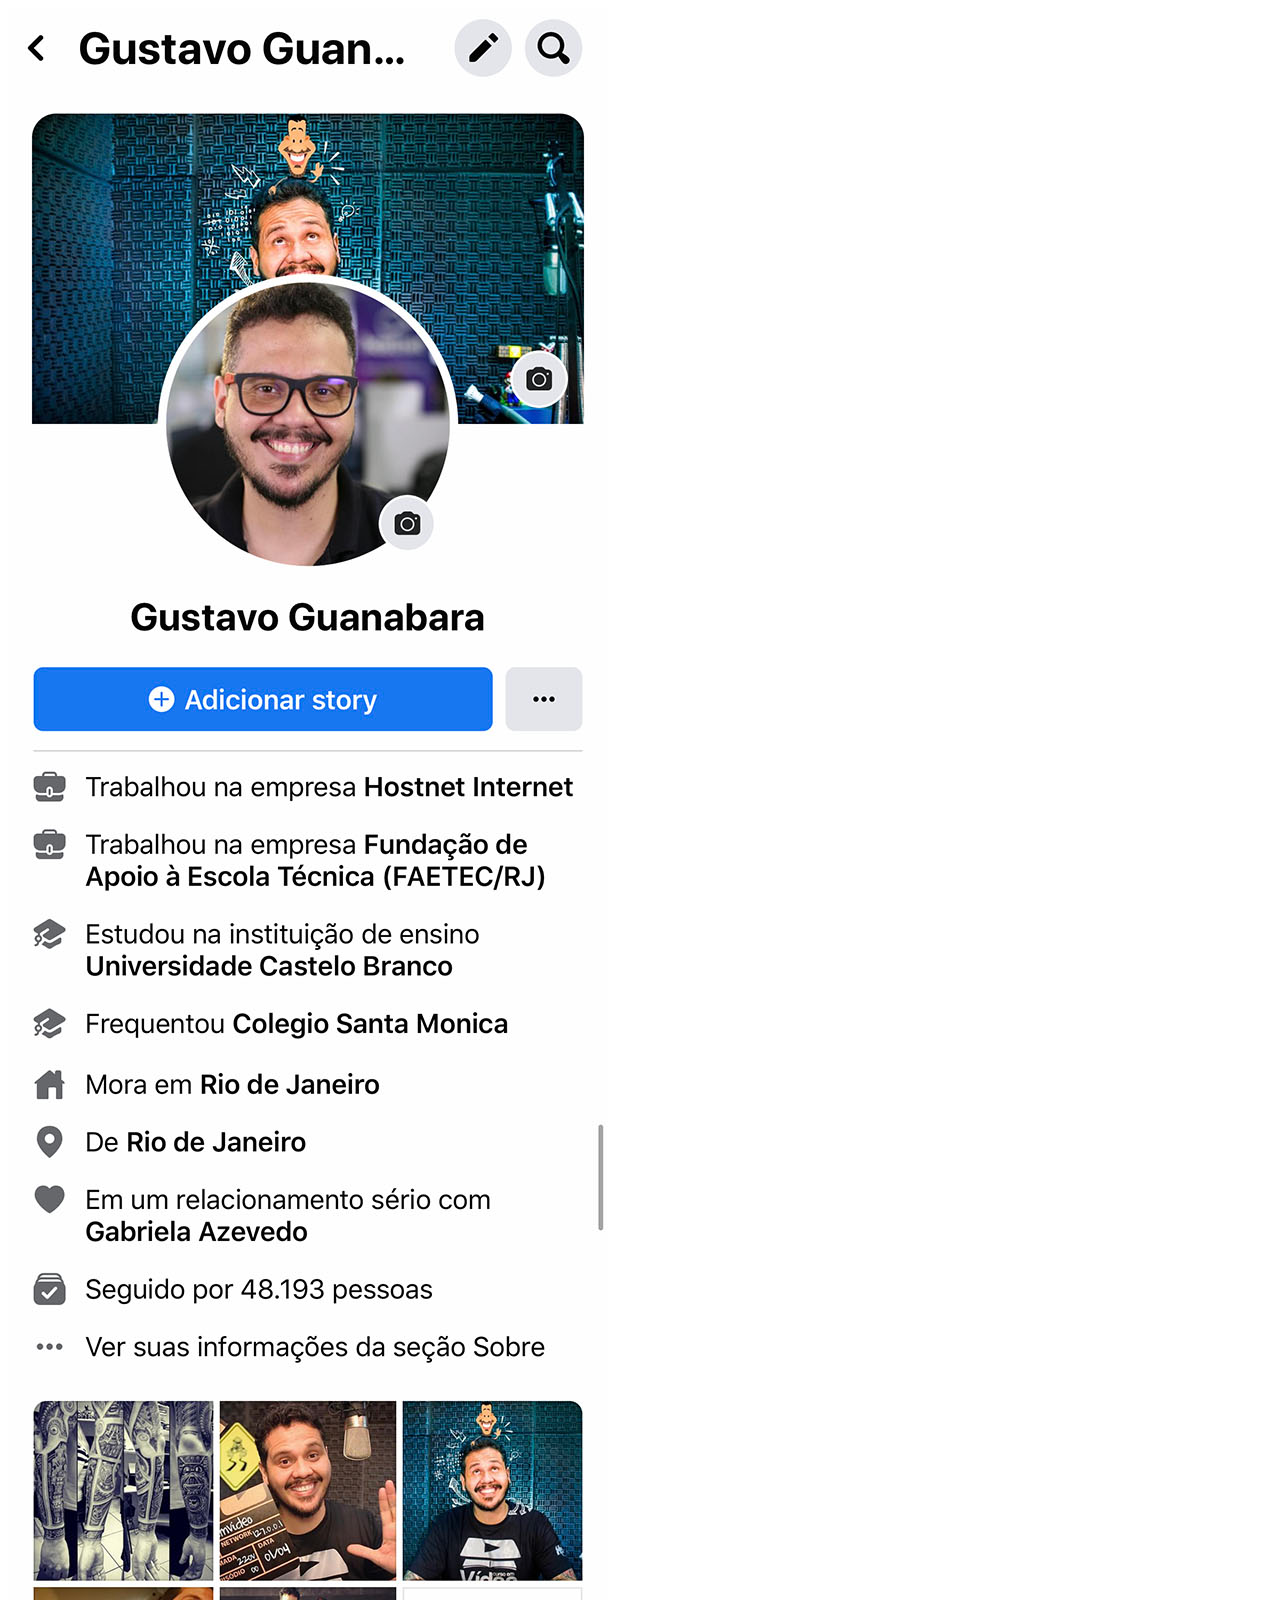
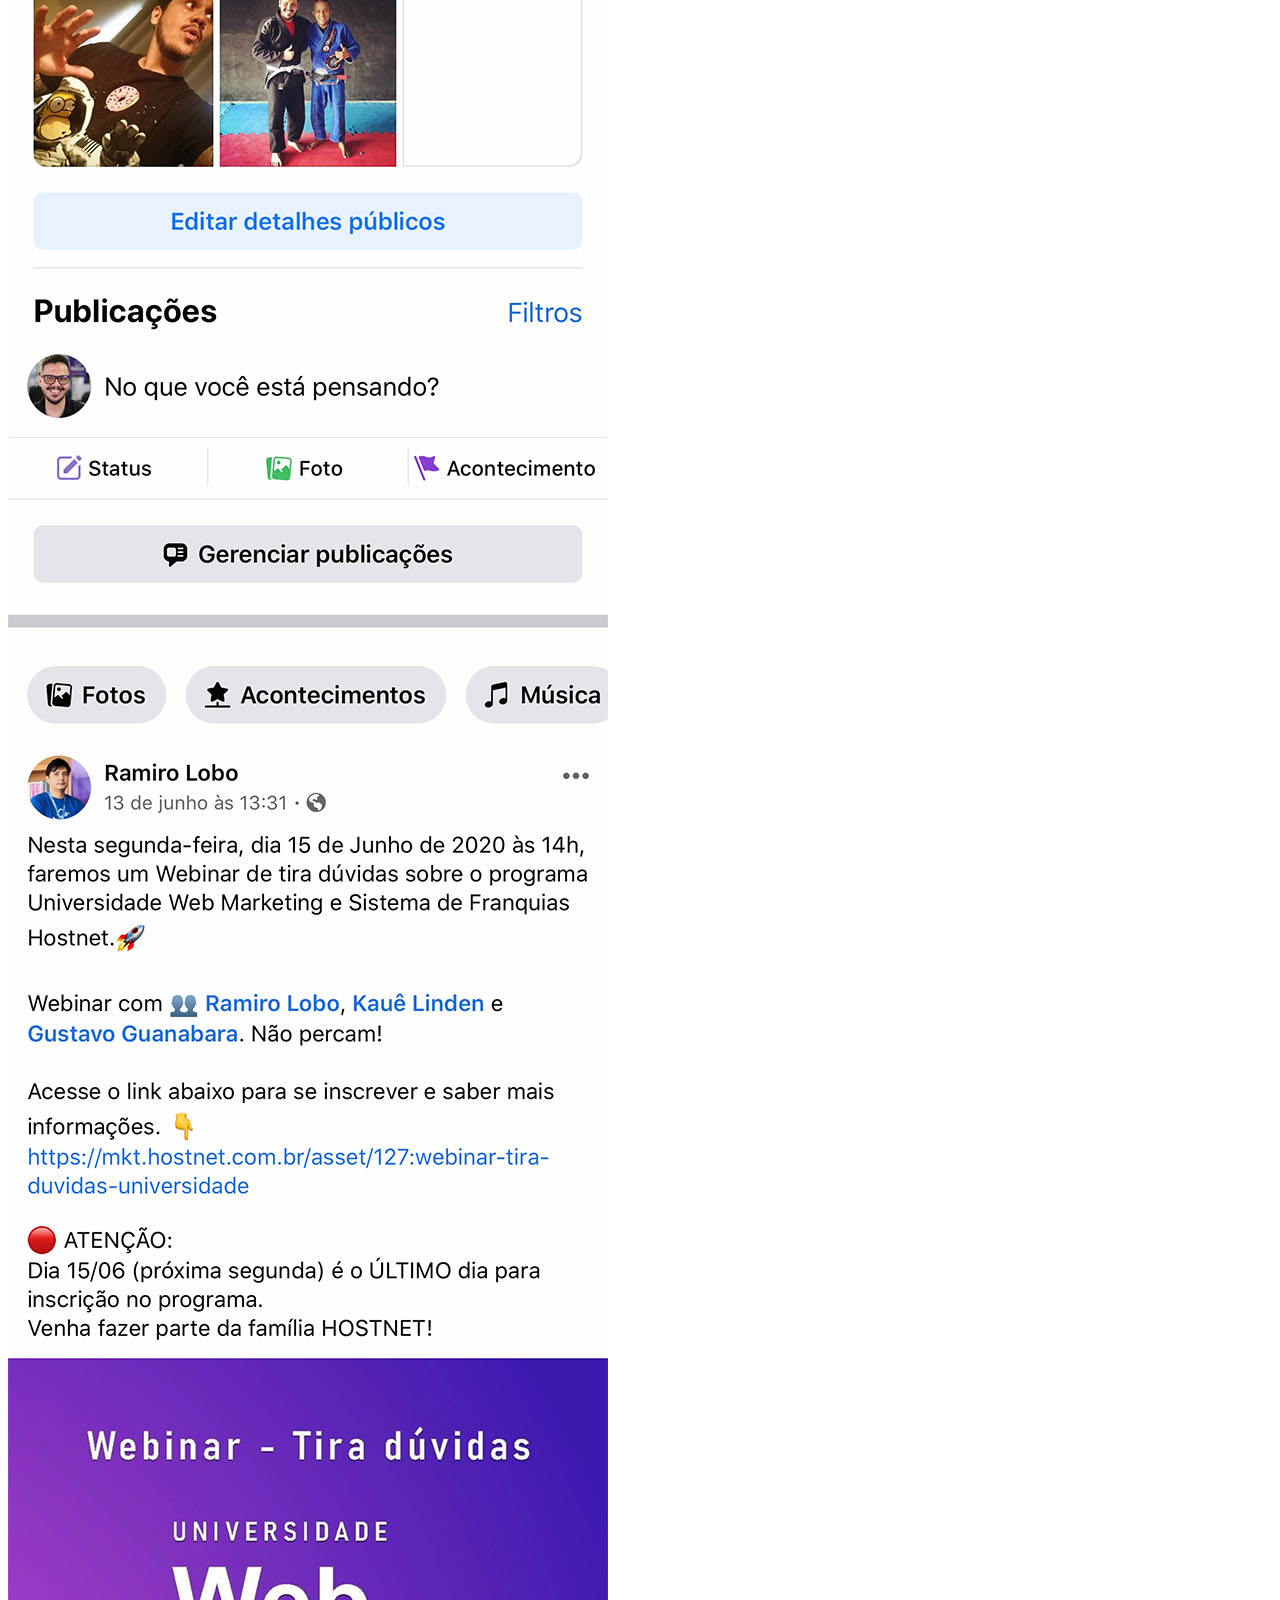
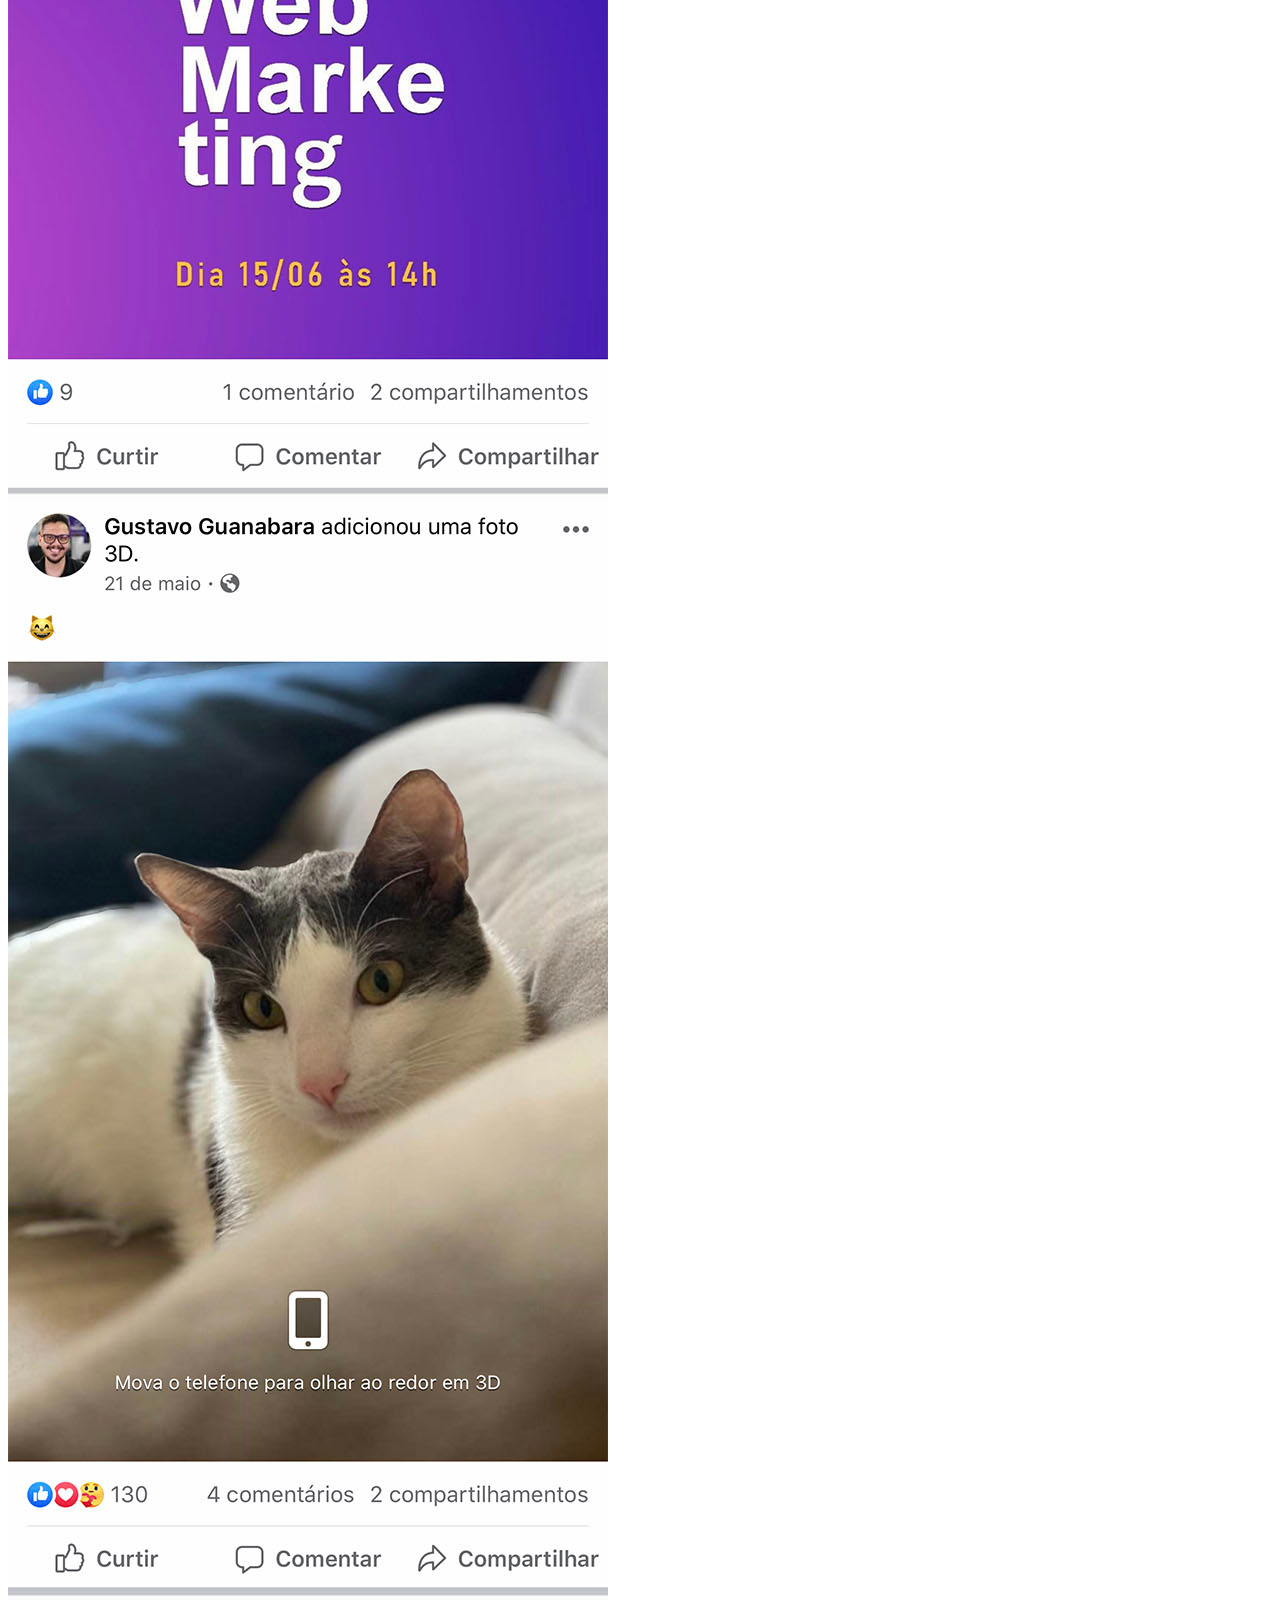
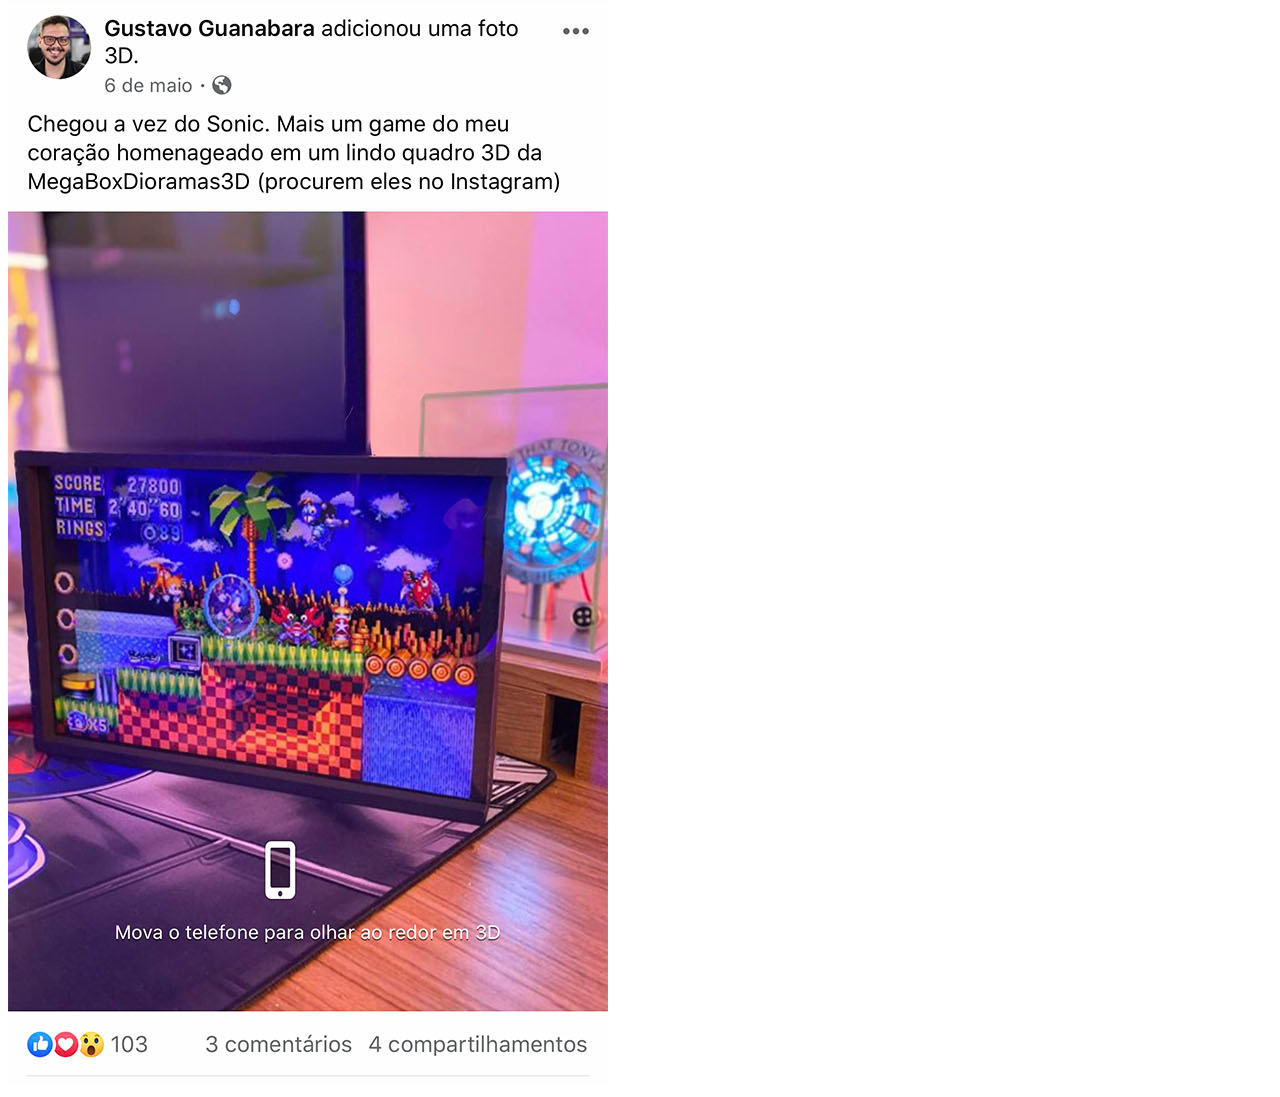
==== facebook.html @ 1542cafa "adicionei os links" ====
<!DOCTYPE html>
<html lang="pt-br">
<head>
    <meta charset="UTF-8">
    <meta http-equiv="X-UA-Compatible" content="IE=edge">
    <meta name="viewport" content="width=device-width, initial-scale=1.0">
    <title>Facebook</title>
</head>
<body>
    
    <img src="imagens/tela-facebook.jpg" alt="Facebook">
    <a href="#"></a>

</body>
</html>
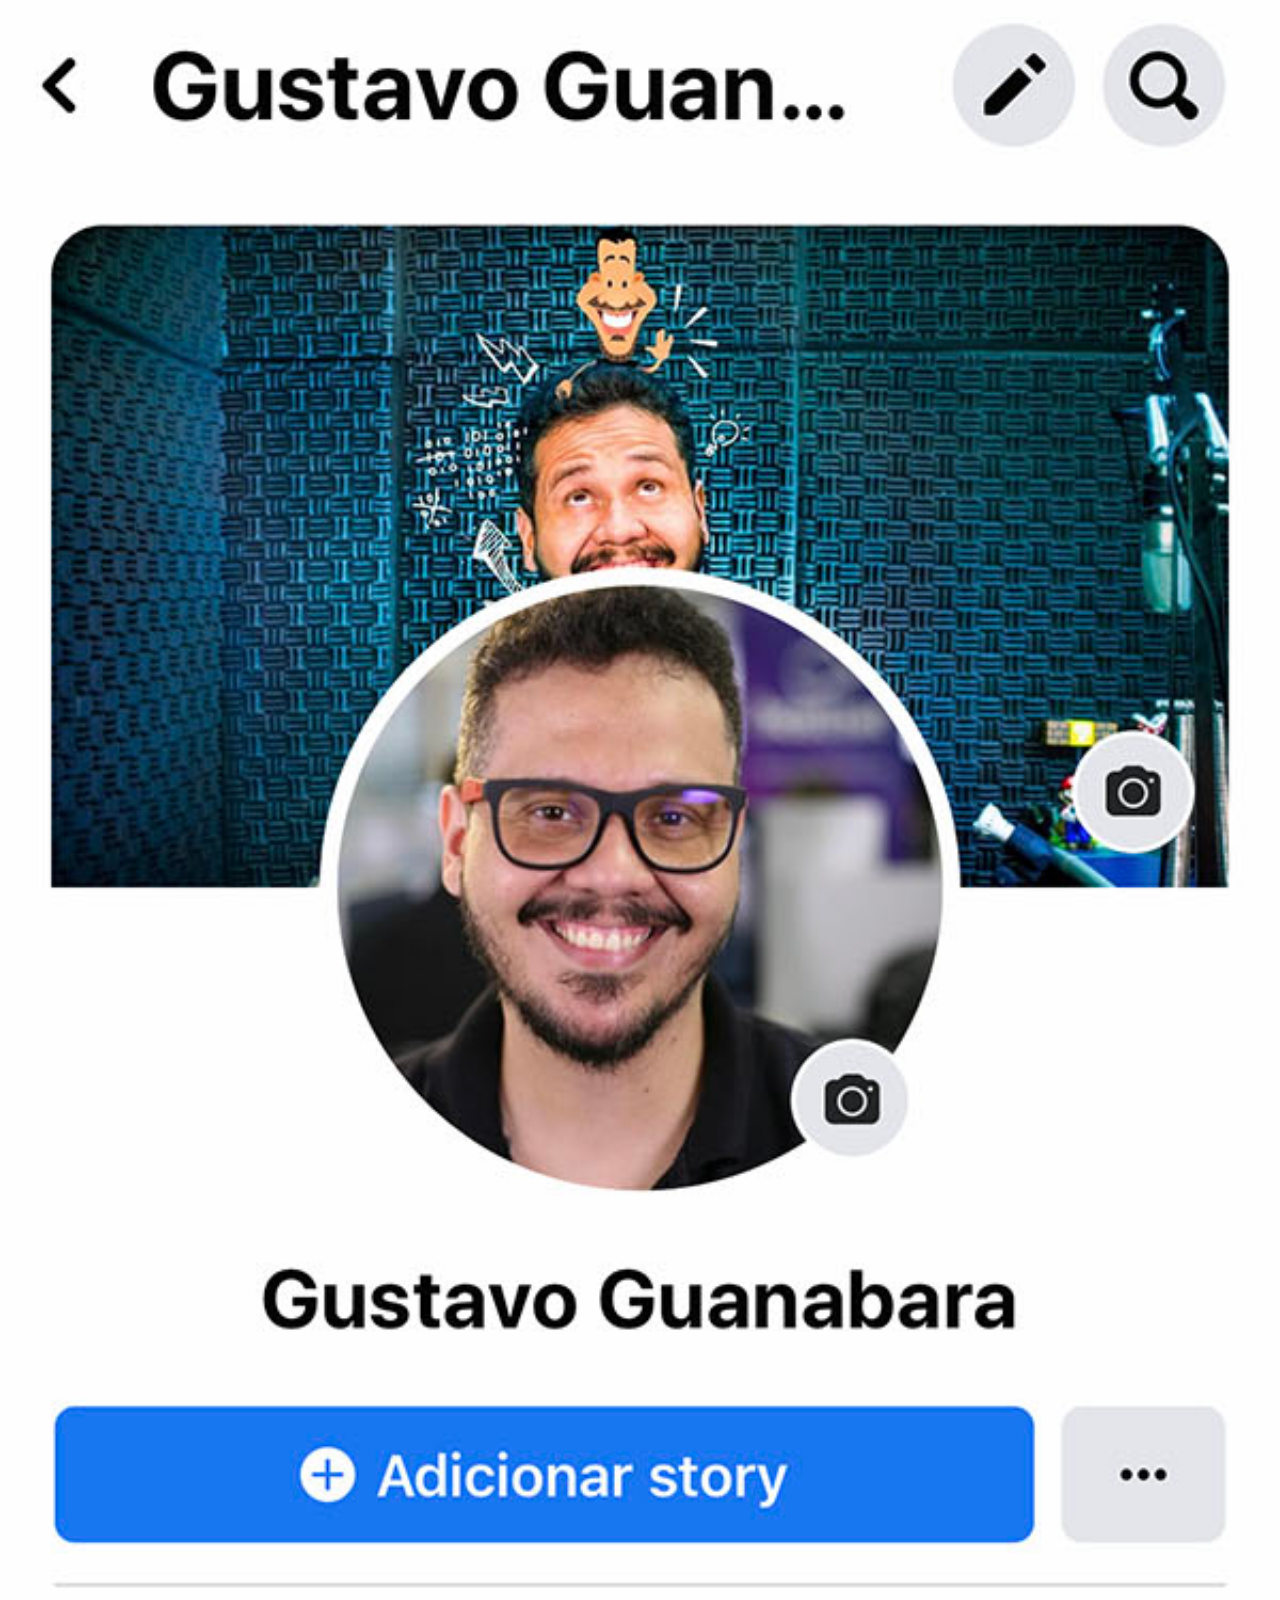
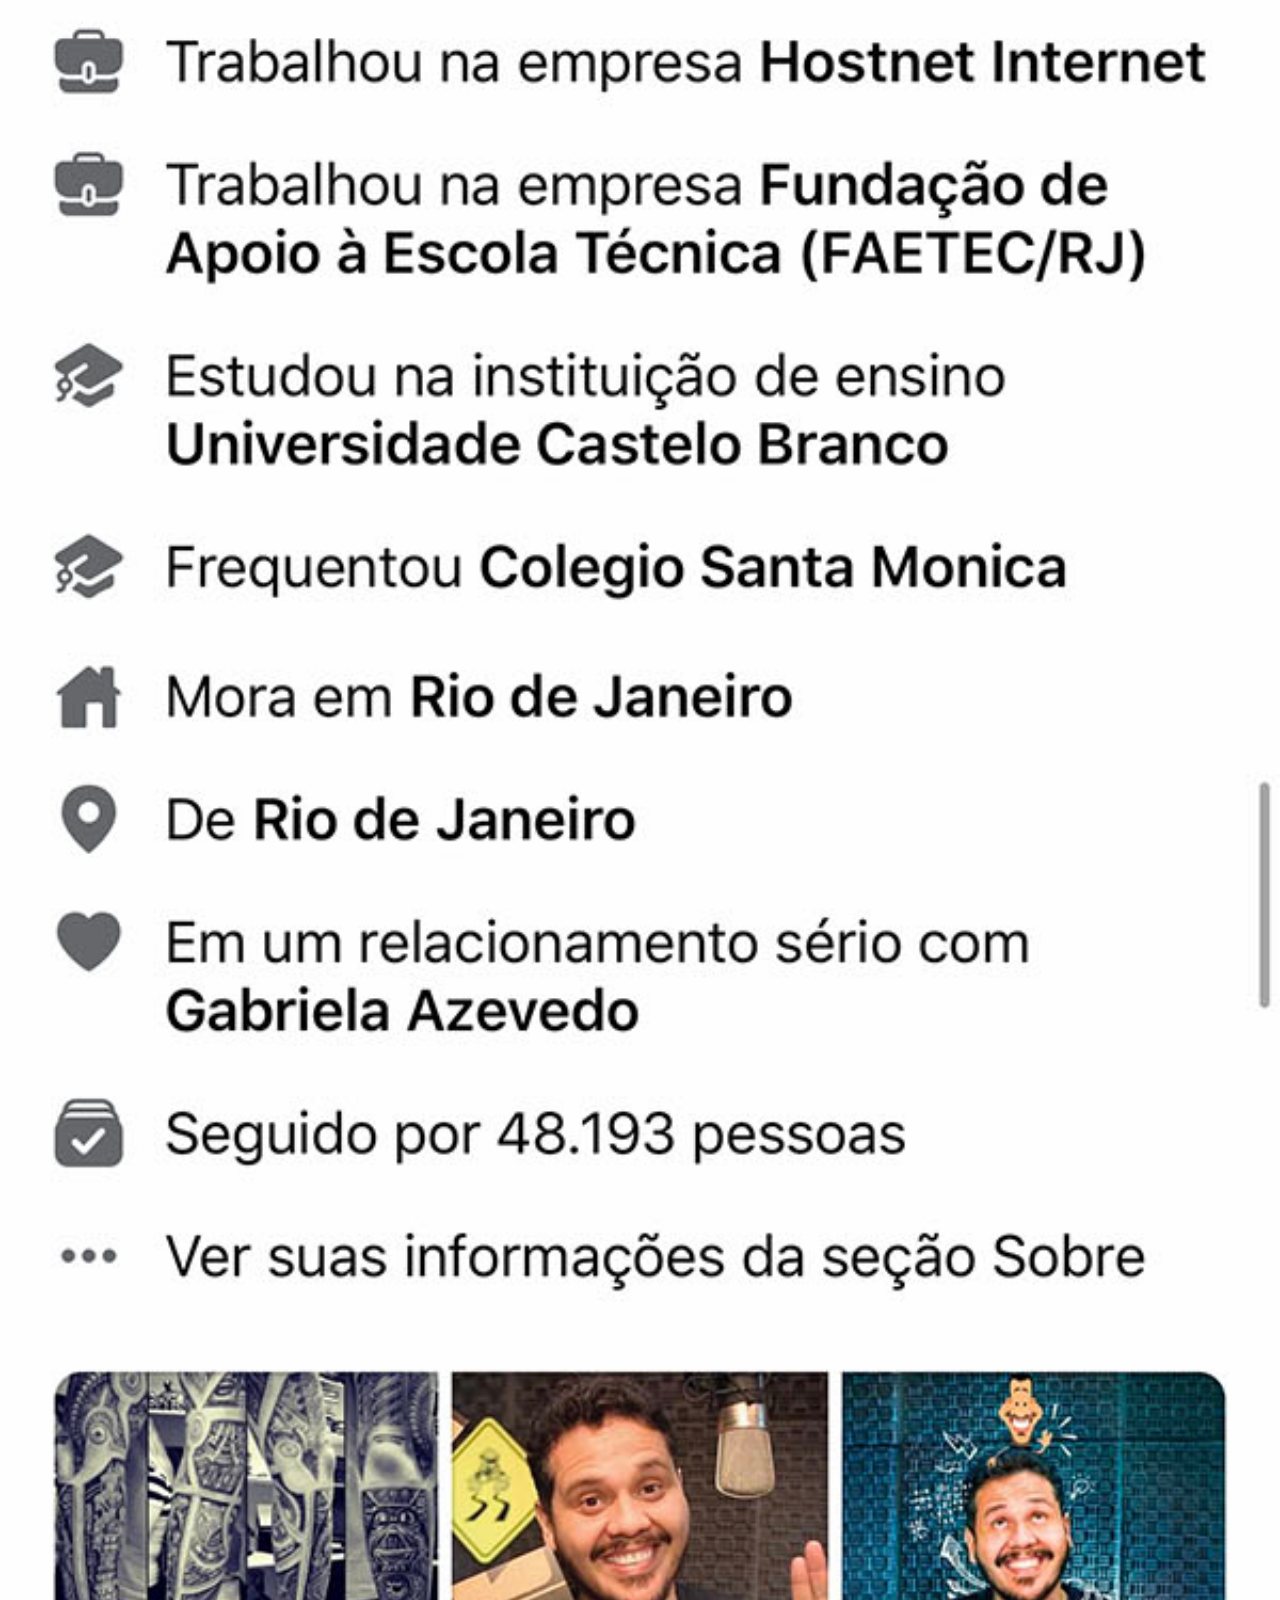
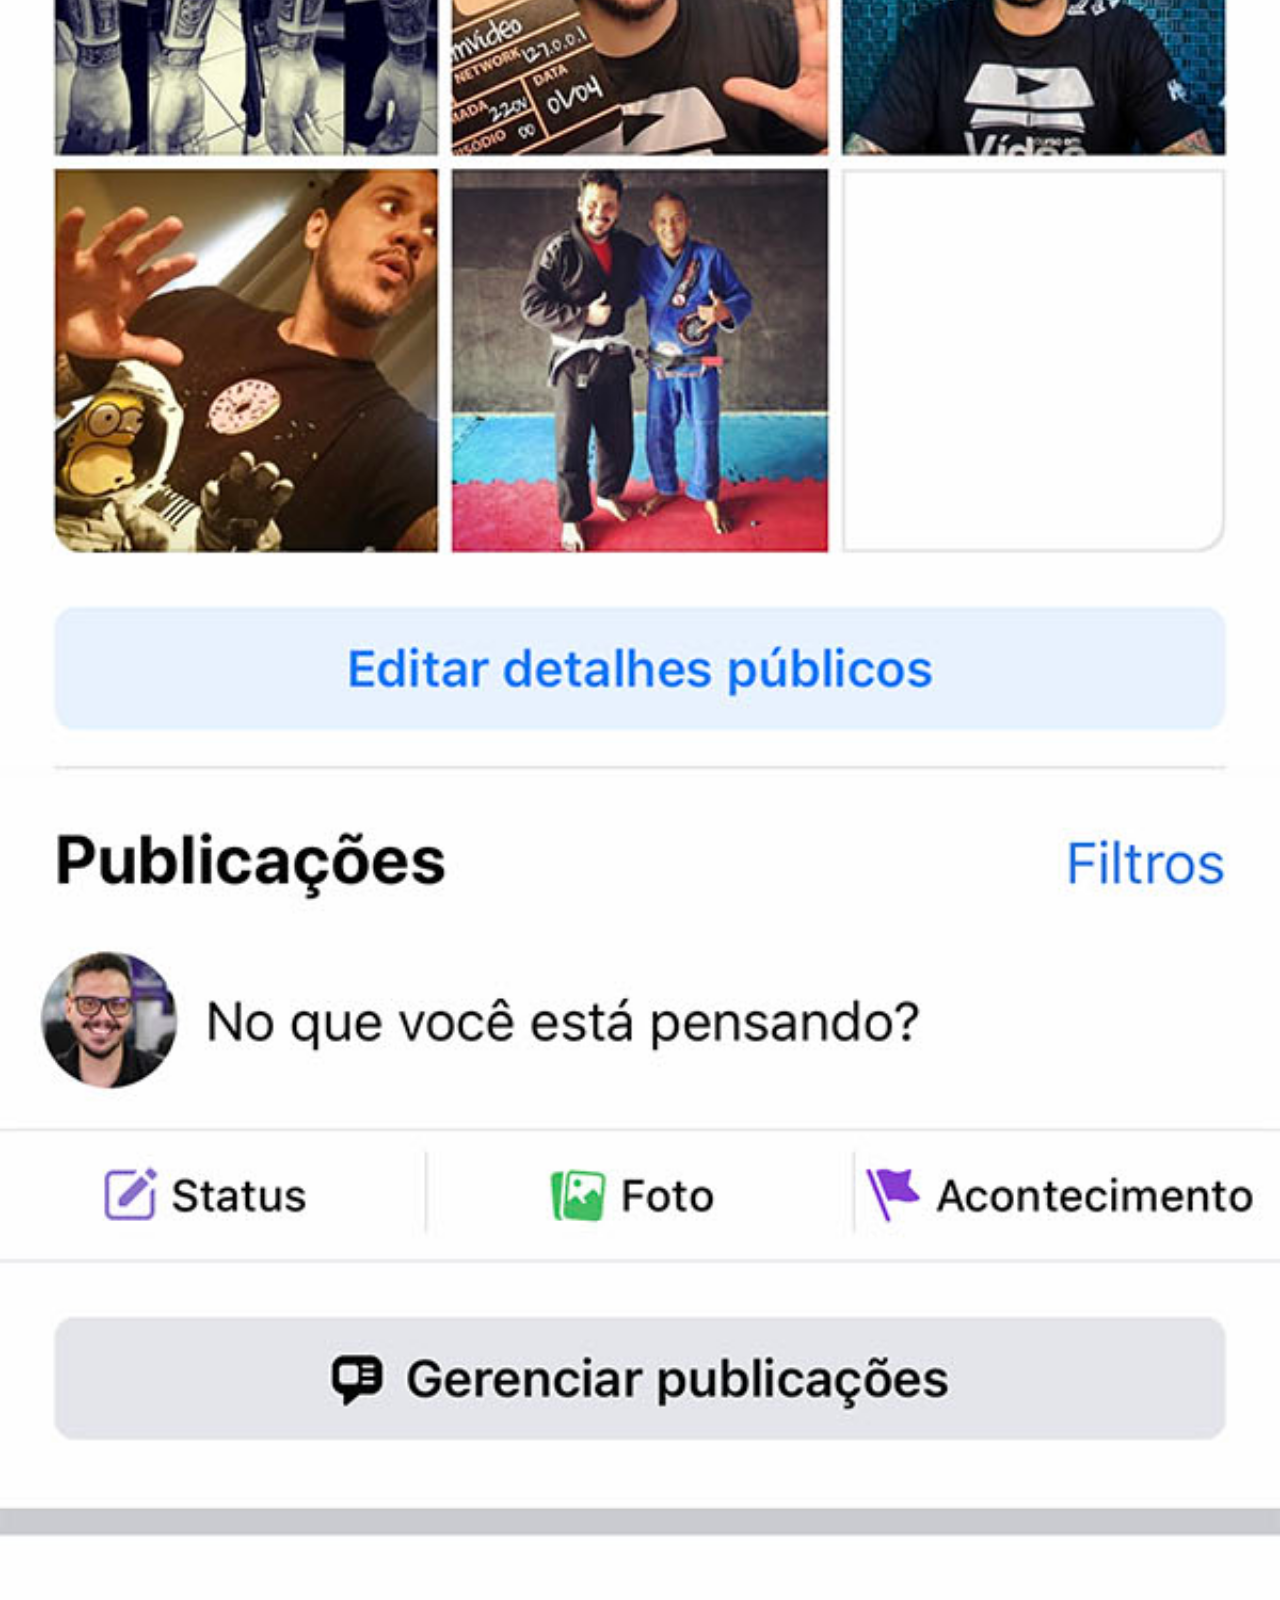
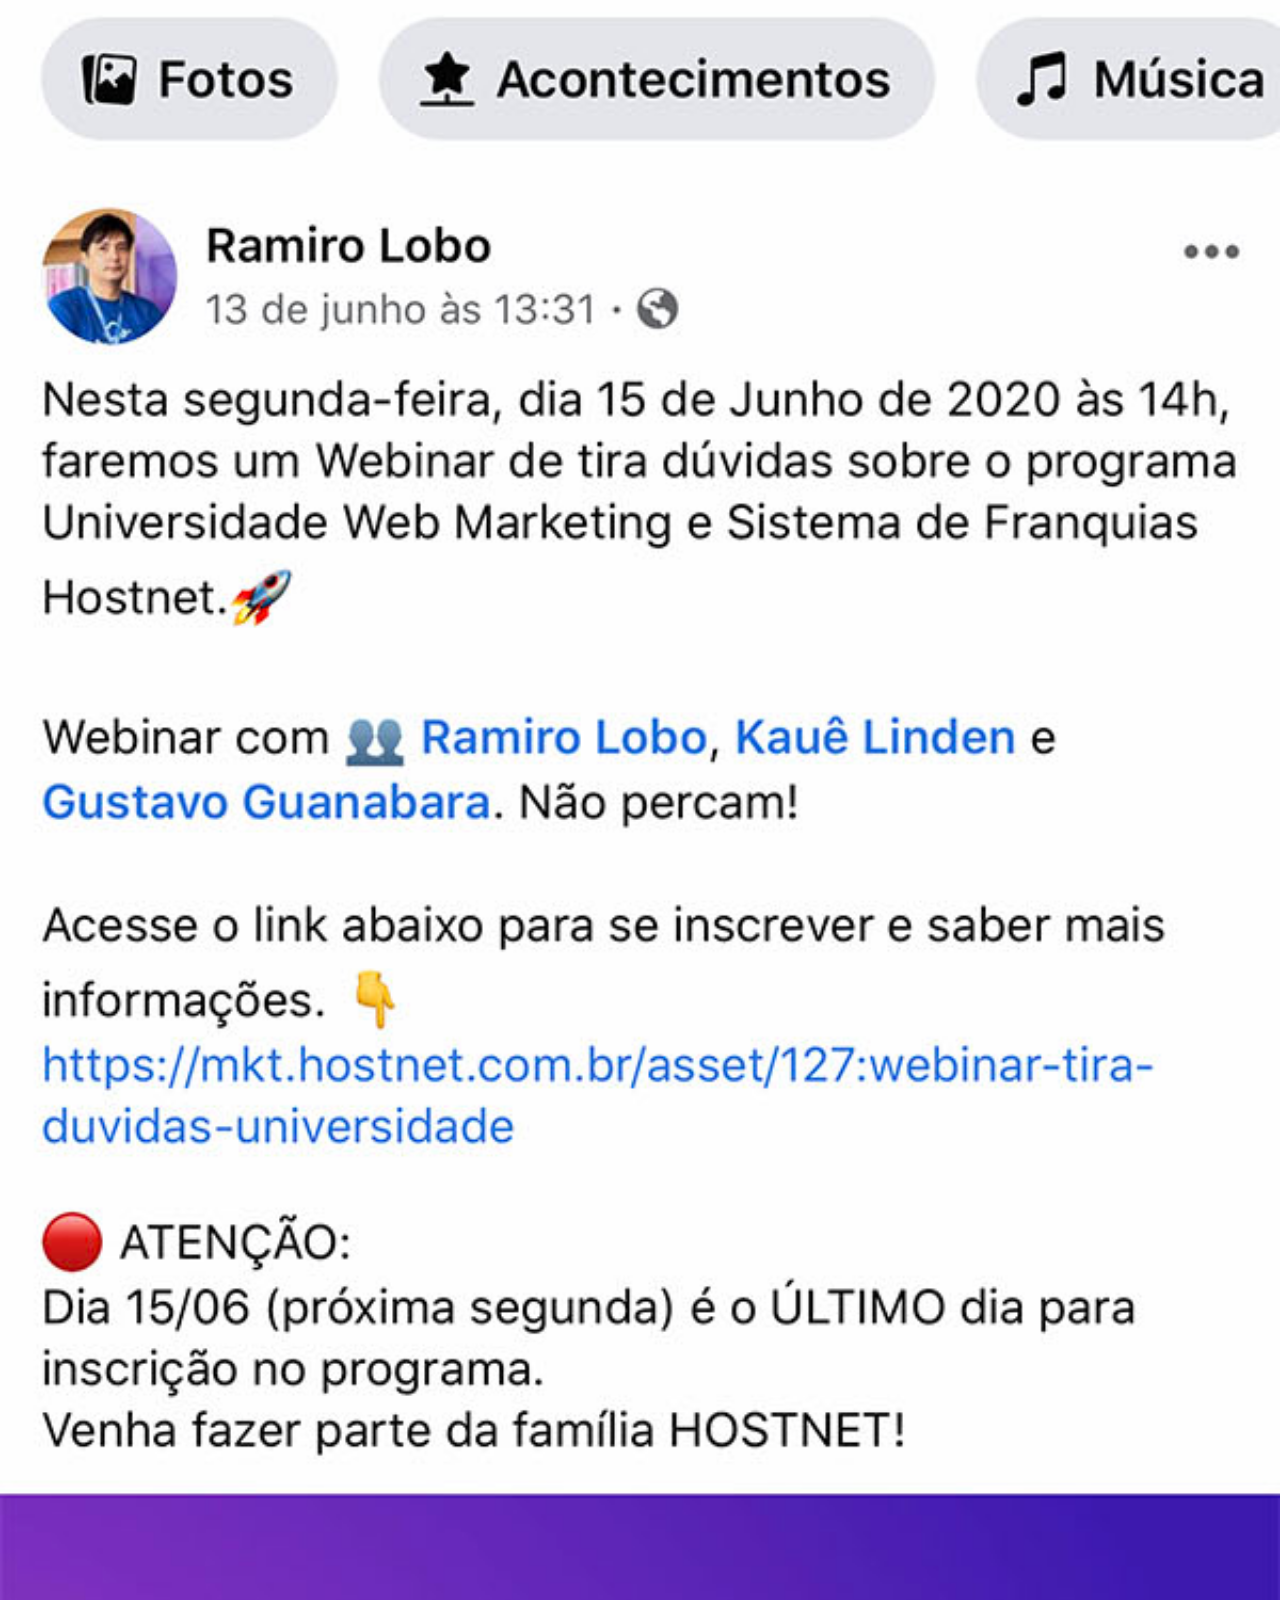
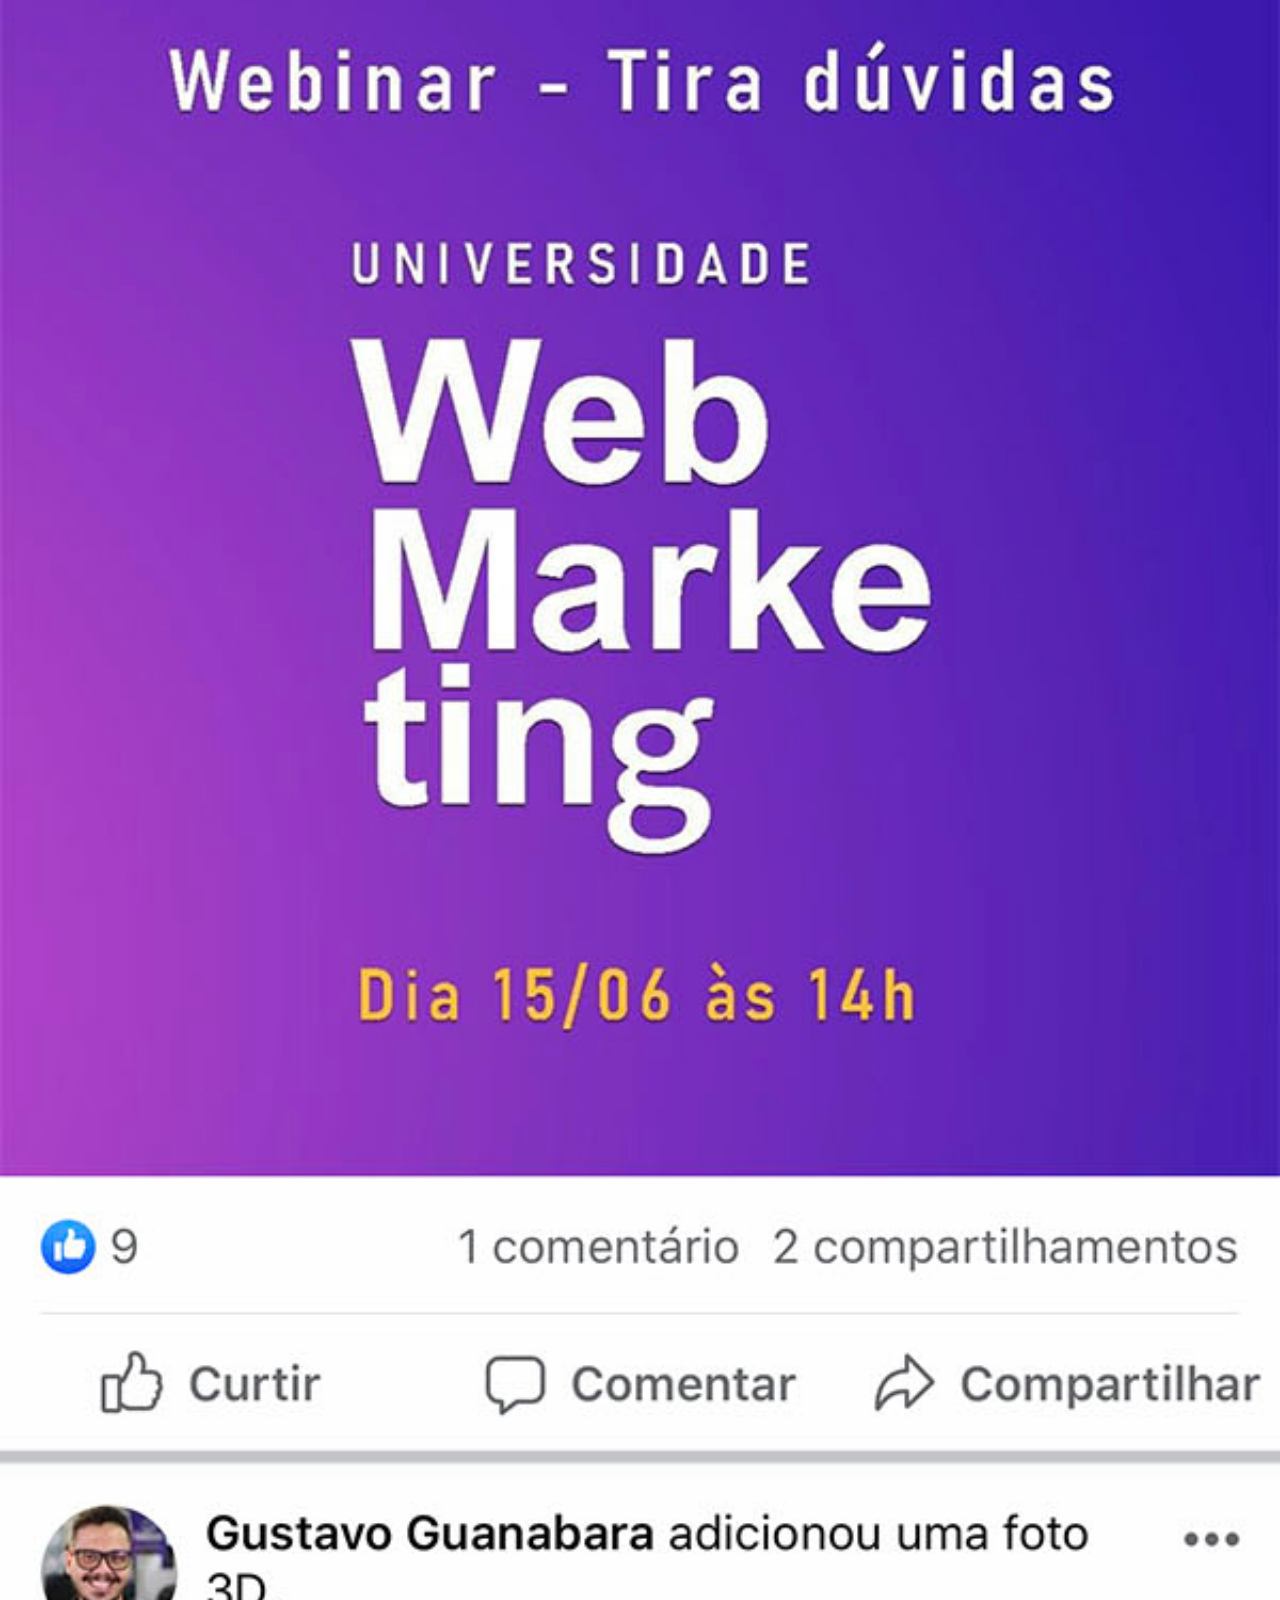
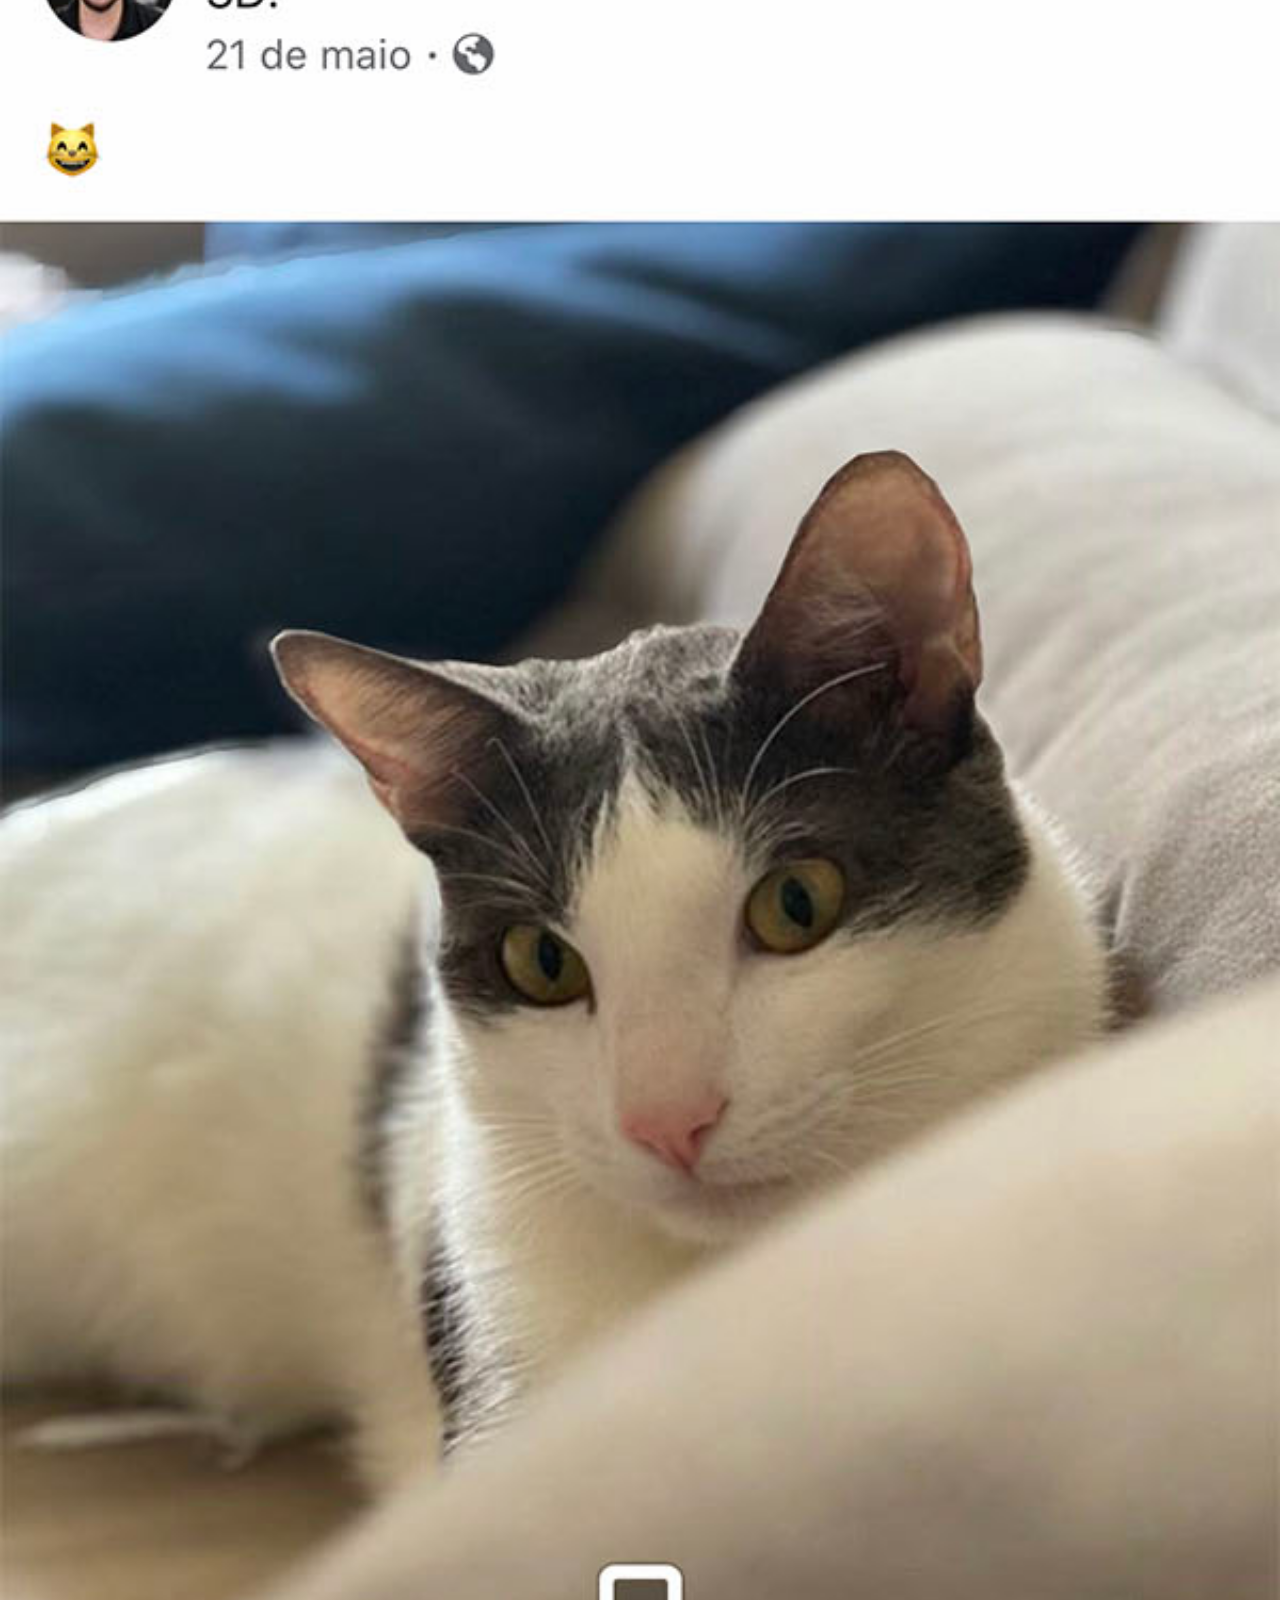
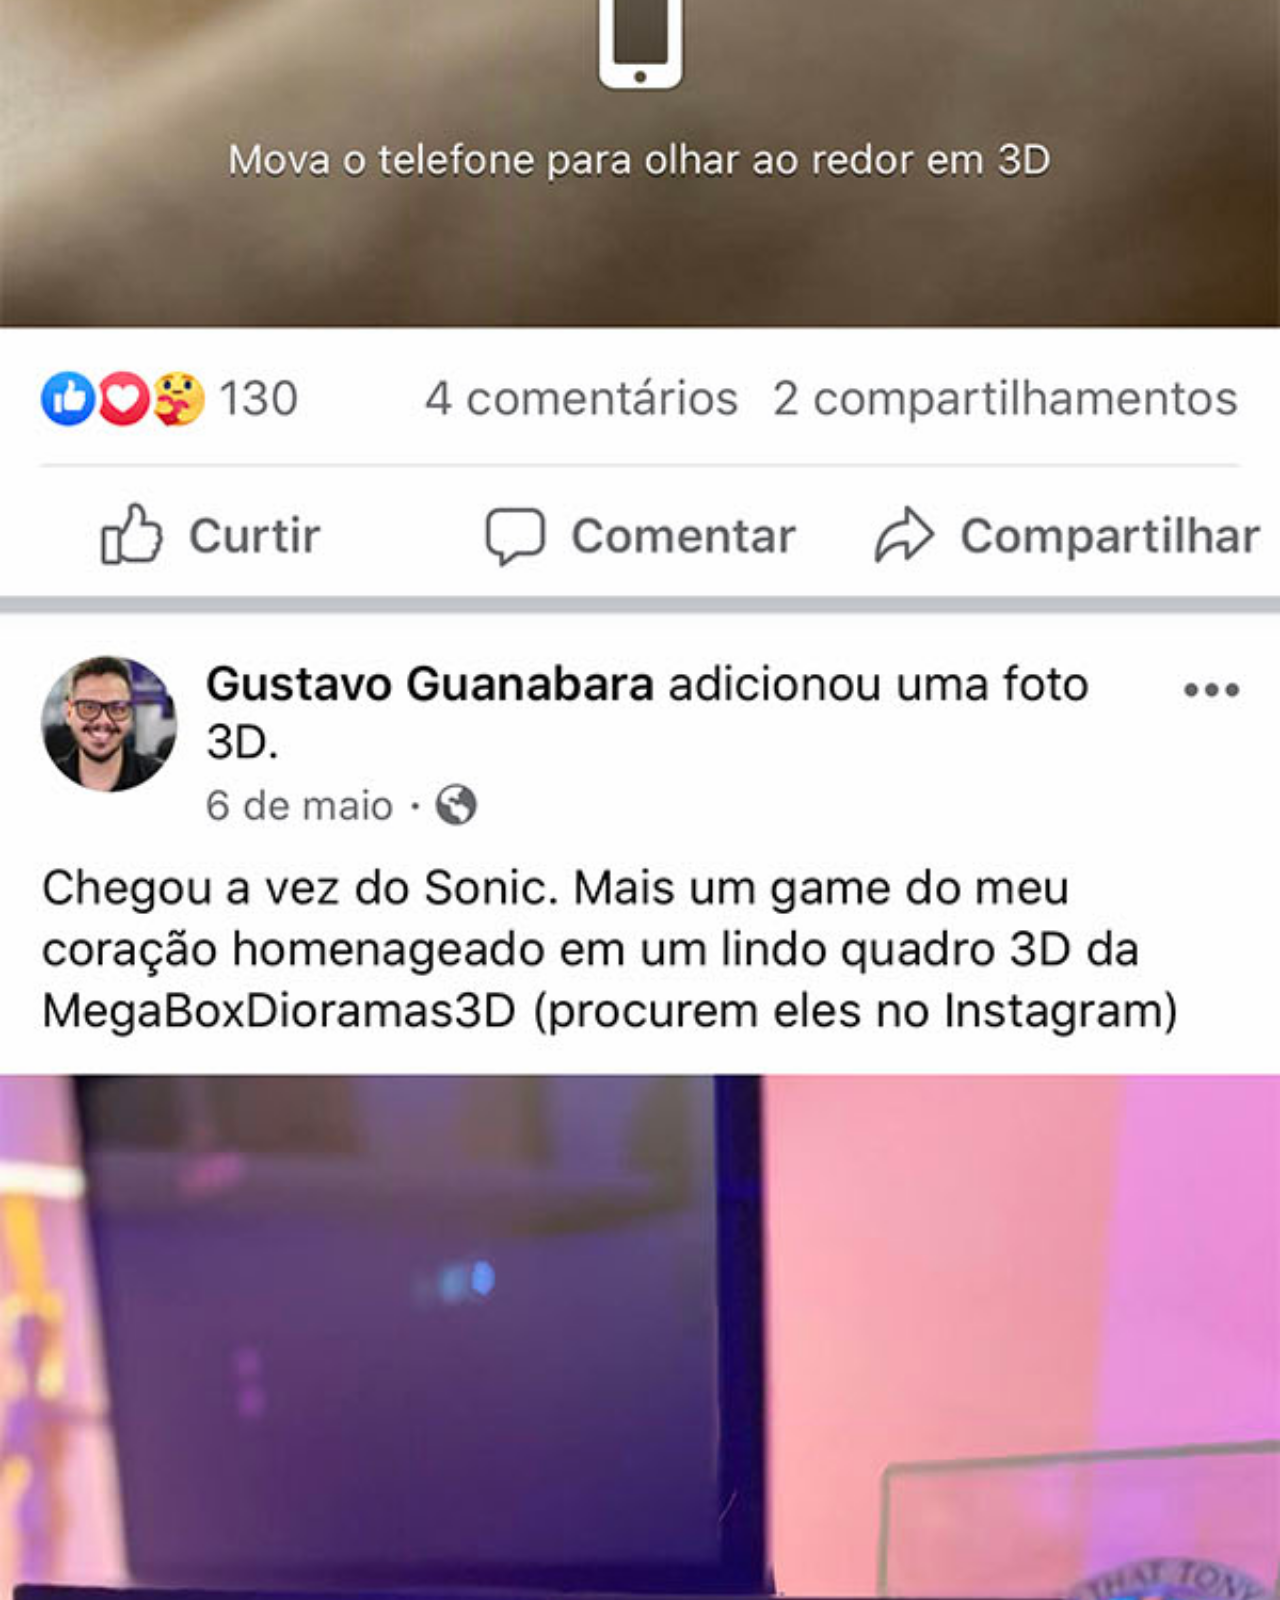
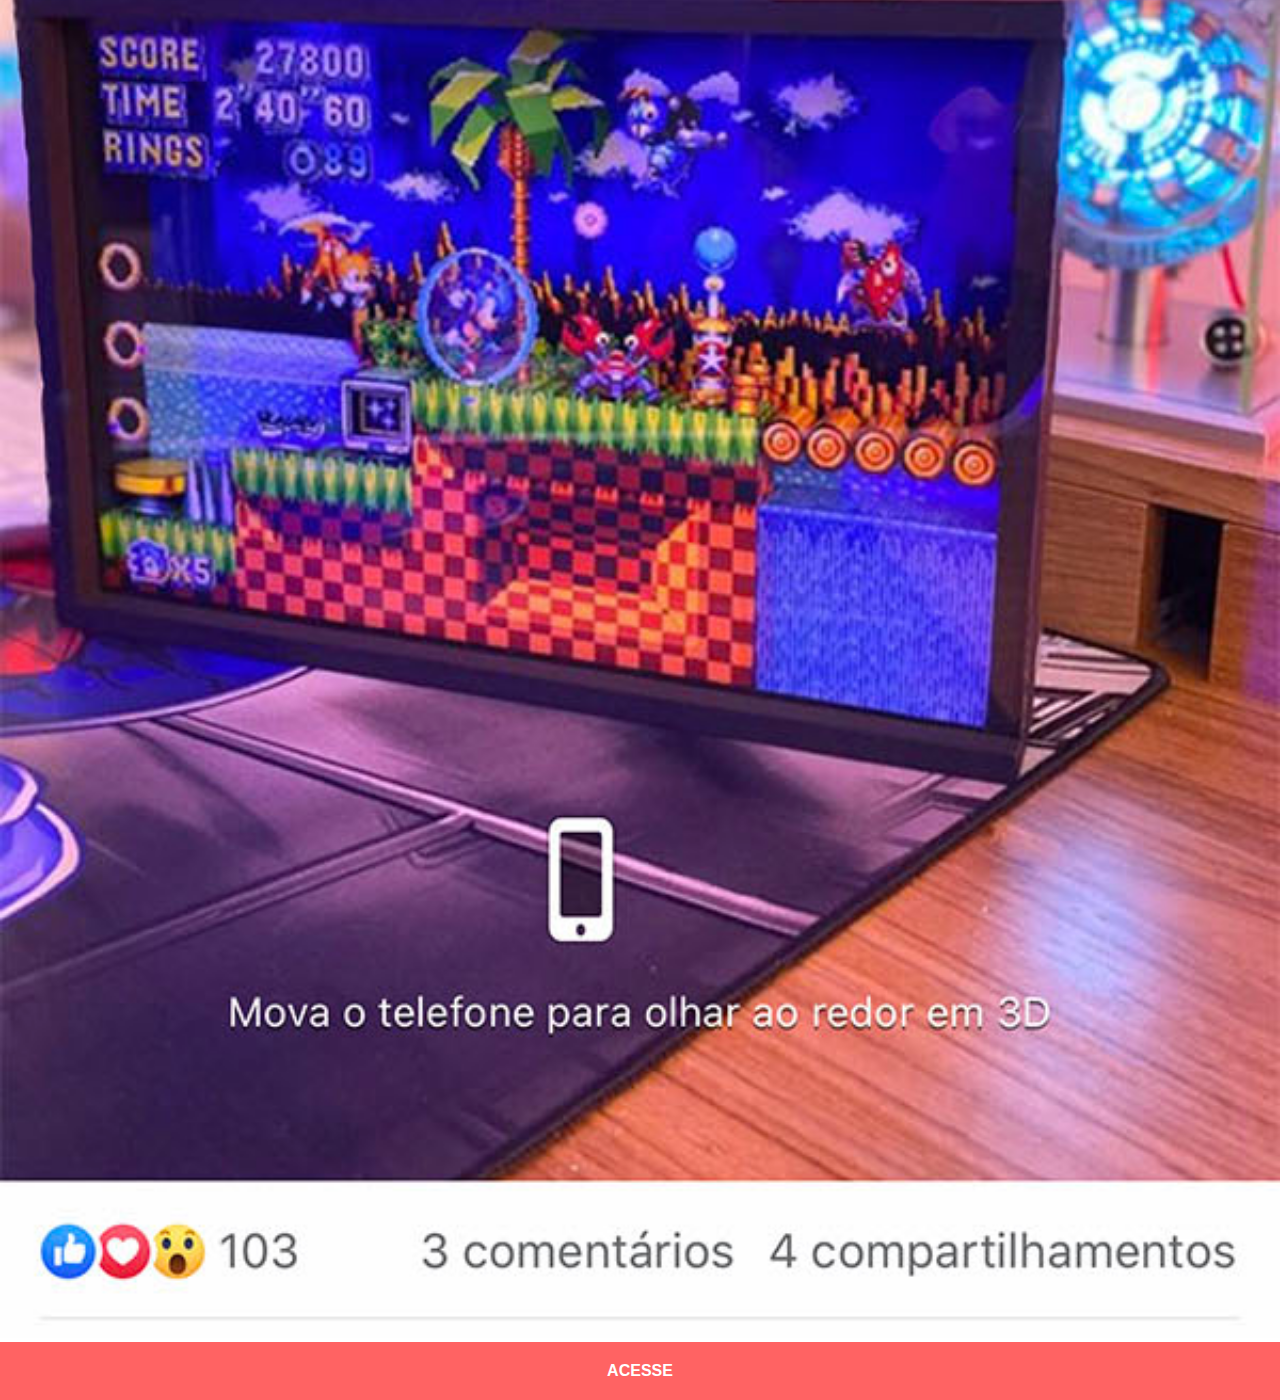
==== commit 8f5566df: "att" ====
--- a/facebook.html
+++ b/facebook.html
@@ -5,11 +5,12 @@
     <meta http-equiv="X-UA-Compatible" content="IE=edge">
     <meta name="viewport" content="width=device-width, initial-scale=1.0">
     <title>Facebook</title>
+    <link rel="stylesheet" href="estilos/social.css">
 </head>
 <body>
     
     <img src="imagens/tela-facebook.jpg" alt="Facebook">
-    <a href="#"></a>
+    <a href="#">ACESSE</a>
 
 </body>
 </html>--- a/estilos/social.css
+++ b/estilos/social.css
@@ -0,0 +1,30 @@
+@charset "UTF-8";
+
+* {
+    margin: 0px;
+    padding: 0px;
+    font-family: Arial, Helvetica, sans-serif;
+}
+
+::-webkit-scrollbar {
+    width: 0px;
+    height: 0px;
+}
+
+img {
+    width: 100vw;
+}
+
+a {
+    display: block;
+    background-color: rgba(255, 0, 0, 0.61);
+    padding: 20px;
+    color: rgb(255, 255, 255);
+    text-align: center;
+    font-weight: bolder;
+    text-decoration: none;
+}
+
+a:hover {
+   background-color: red;
+}
